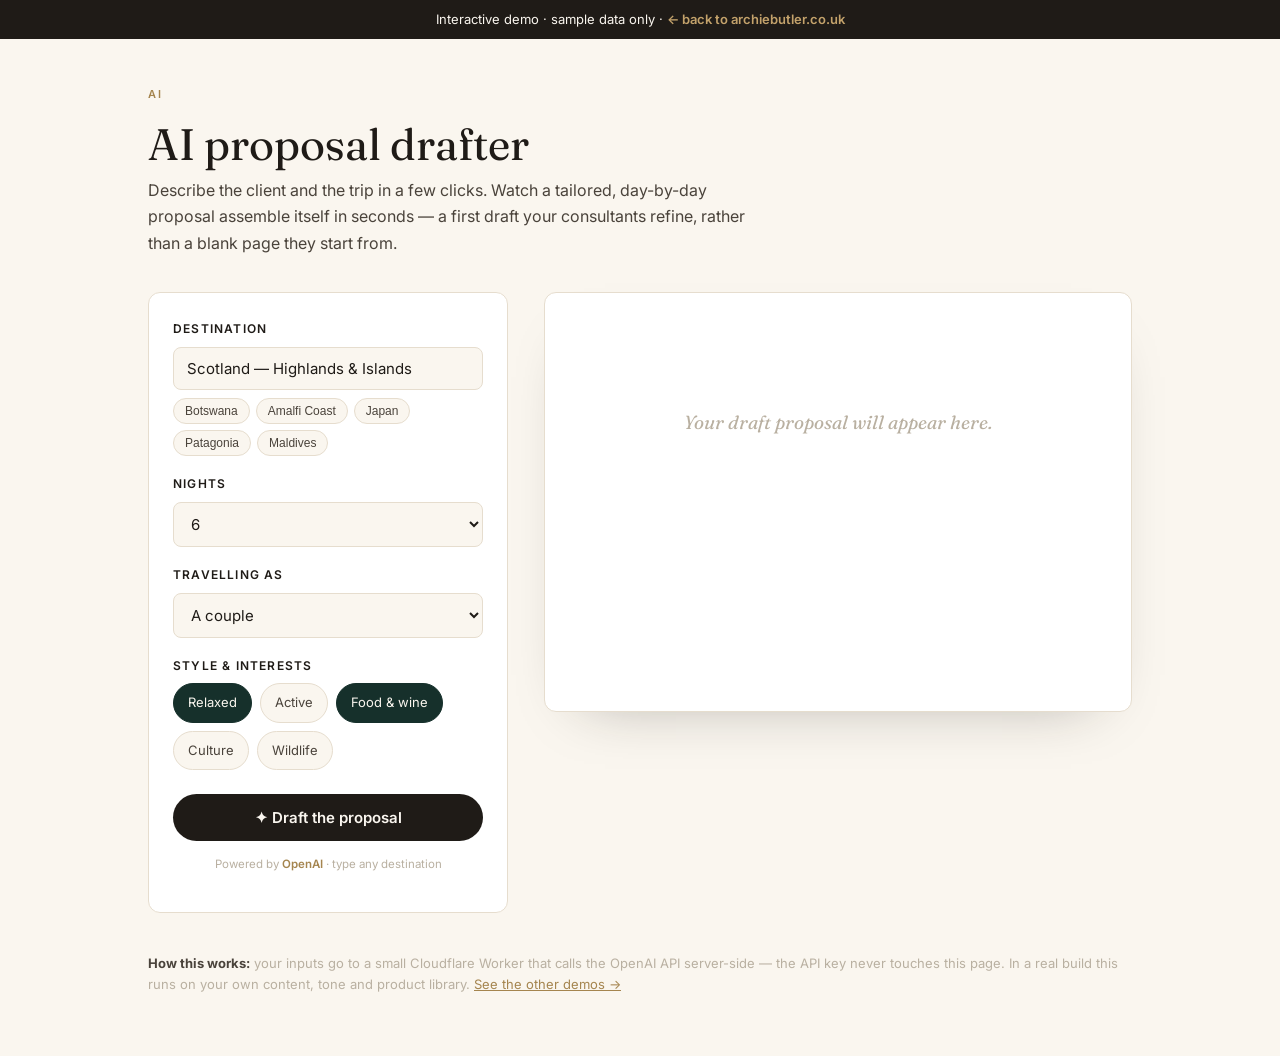
==== demos/ai-brief/index.html @ 2b982e2e "Initial commit: archiebutler.co.uk portfolio site Landing, itinerary viewer (editorial 4-theme + map" ====
<!doctype html>
<html lang="en-GB">
<head>
  <meta charset="utf-8" />
  <meta name="viewport" content="width=device-width, initial-scale=1" />
  <title>AI Proposal Drafter — Demo · Archie Butler</title>
  <meta name="description" content="Describe a client and a trip; watch a tailored day-by-day proposal assemble itself. An interactive demo on archiebutler.co.uk." />
  <link rel="preconnect" href="https://fonts.googleapis.com" />
  <link rel="preconnect" href="https://fonts.gstatic.com" crossorigin />
  <link href="https://fonts.googleapis.com/css2?family=Fraunces:ital,opsz,wght@0,9..144,400;0,9..144,500;1,9..144,400&family=Inter:wght@400;500;600&display=swap" rel="stylesheet" />
  <style>
    :root{
      --ink:#1f1b17;--ink-2:#4a433b;--gold:#c3a26b;--gold-d:#a5854f;--stone:#b9b0a1;
      --pine:#16302b;--cream:#faf6ef;--cream-2:#f2ece1;--line:#e6ddce;
      --serif:"Fraunces","Cormorant Garamond",Georgia,serif;--sans:"Inter",-apple-system,sans-serif;
    }
    *,*::before,*::after{box-sizing:border-box;}
    body{margin:0;font-family:var(--sans);color:var(--ink-2);background:var(--cream);font-size:16px;line-height:1.65;-webkit-font-smoothing:antialiased;}
    h1,h2,h3,h4{font-family:var(--serif);font-weight:400;color:var(--ink);margin:0;line-height:1.12;}
    .label{font-size:11px;font-weight:600;letter-spacing:.22em;text-transform:uppercase;color:var(--gold-d);}
    .ribbon{background:var(--ink);color:var(--cream);font-size:13px;text-align:center;padding:9px 16px;}
    .ribbon a{color:var(--gold);font-weight:600;text-decoration:none;}
    .ribbon a:hover{text-decoration:underline;}
    .ribbon b{color:#e7c877;}
    header.top{max-width:1080px;margin:0 auto;padding:40px clamp(20px,5vw,48px) 8px;}
    header.top h1{font-size:clamp(30px,5vw,44px);margin:14px 0 8px;}
    header.top p{max-width:62ch;margin:0;}

    .layout{max-width:1080px;margin:0 auto;padding:28px clamp(20px,5vw,48px) 40px;display:grid;grid-template-columns:360px 1fr;gap:36px;align-items:start;}
    @media(max-width:900px){.layout{grid-template-columns:1fr;}}

    .form{background:#fff;border:1px solid var(--line);border-radius:12px;padding:26px 24px;position:sticky;top:20px;}
    .field{margin-bottom:18px;}
    .field label{display:block;font-size:12px;font-weight:600;letter-spacing:.1em;text-transform:uppercase;color:var(--ink);margin-bottom:8px;}
    .field select,.field input{width:100%;font-family:var(--sans);font-size:15px;padding:11px 13px;border:1px solid var(--line);border-radius:8px;background:var(--cream);color:var(--ink);}
    .field input:focus,.field select:focus{outline:none;border-color:var(--gold);}
    .suggest{display:flex;flex-wrap:wrap;gap:6px;margin-top:8px;}
    .suggest button{font-size:12px;padding:5px 11px;border:1px solid var(--line);border-radius:30px;background:var(--cream);color:var(--ink-2);cursor:pointer;}
    .suggest button:hover{border-color:var(--gold);color:var(--gold-d);}
    .chips{display:flex;flex-wrap:wrap;gap:8px;}
    .chip{font-size:13px;padding:8px 14px;border:1px solid var(--line);border-radius:30px;background:var(--cream);cursor:pointer;user-select:none;transition:all .15s;}
    .chip.on{background:var(--pine);color:var(--cream);border-color:var(--pine);}
    .go{width:100%;margin-top:6px;border:0;background:var(--ink);color:var(--cream);font-family:var(--sans);font-weight:600;font-size:15px;padding:14px;border-radius:30px;cursor:pointer;transition:background .15s;}
    .go:hover{background:#3a332b;}
    .go:disabled{opacity:.5;cursor:default;}
    .mode{margin-top:14px;font-size:11.5px;color:var(--stone);text-align:center;}
    .mode b{color:var(--gold-d);font-weight:600;}

    .out{min-height:420px;background:#fff;border:1px solid var(--line);border-radius:12px;padding:34px clamp(22px,3vw,40px);box-shadow:0 24px 60px -40px rgba(31,27,23,.4);}
    .out .placeholder{color:var(--stone);font-family:var(--serif);font-style:italic;font-size:19px;text-align:center;padding:80px 20px;}
    .out .eyebrow{color:var(--gold-d);}
    .out h2{font-size:clamp(26px,3.4vw,36px);margin:10px 0 4px;}
    .out .sub{font-family:var(--serif);font-style:italic;font-size:18px;color:#6b5f52;margin-bottom:22px;}
    .out .intro{font-size:16px;margin-bottom:22px;padding-bottom:22px;border-bottom:1px solid var(--line);}
    .dayblock{display:grid;grid-template-columns:76px 1fr;gap:18px;padding:16px 0;border-bottom:1px solid var(--line);}
    .dayblock:last-of-type{border-bottom:0;}
    .dayblock .dn{font-family:var(--serif);font-size:15px;color:var(--gold-d);letter-spacing:.06em;padding-top:2px;text-transform:uppercase;}
    .dayblock h4{font-size:19px;margin-bottom:5px;}
    .dayblock p{margin:0;font-size:15px;}
    .cursor::after{content:"▍";color:var(--gold);animation:blink 1s steps(2) infinite;}
    @keyframes blink{50%{opacity:0;}}
    .err{color:#b4532f;font-size:14px;margin-top:14px;}
    .disc{max-width:1080px;margin:0 auto;padding:0 clamp(20px,5vw,48px) 60px;font-size:13px;color:var(--stone);}
    .disc a{color:var(--gold-d);}
    .disc b{color:var(--ink-2);}
  </style>
</head>
<body>
  <div class="ribbon">Interactive demo · sample data only · <a href="/">← back to archiebutler.co.uk</a></div>

  <header class="top">
    <span class="label">AI</span>
    <h1>AI proposal drafter</h1>
    <p>Describe the client and the trip in a few clicks. Watch a tailored, day-by-day proposal assemble itself in seconds — a first draft your consultants refine, rather than a blank page they start from.</p>
  </header>

  <div class="layout">
    <form class="form" id="form" onsubmit="return false">
      <div class="field">
        <label for="dest">Destination</label>
        <input id="dest" type="text" placeholder="e.g. Botswana, the Amalfi Coast…" value="Scotland — Highlands &amp; Islands" autocomplete="off" />
        <div class="suggest" id="suggest">
          <button type="button" data-d="Botswana safari &amp; the Okavango Delta">Botswana</button>
          <button type="button" data-d="The Amalfi Coast, Italy">Amalfi Coast</button>
          <button type="button" data-d="Kyoto &amp; the Japanese Alps">Japan</button>
          <button type="button" data-d="Patagonia, Chile &amp; Argentina">Patagonia</button>
          <button type="button" data-d="The Maldives">Maldives</button>
        </div>
      </div>
      <div class="field">
        <label for="nights">Nights</label>
        <select id="nights"><option>4</option><option selected>6</option><option>8</option><option>10</option></select>
      </div>
      <div class="field">
        <label for="party">Travelling as</label>
        <select id="party">
          <option value="a couple">A couple</option>
          <option value="a family">A family</option>
          <option value="a group of friends">A group of friends</option>
          <option value="a solo traveller">A solo traveller</option>
        </select>
      </div>
      <div class="field">
        <label>Style &amp; interests</label>
        <div class="chips" id="chips">
          <span class="chip on" data-k="relaxed">Relaxed</span>
          <span class="chip" data-k="active">Active</span>
          <span class="chip on" data-k="food">Food &amp; wine</span>
          <span class="chip" data-k="culture">Culture</span>
          <span class="chip" data-k="wildlife">Wildlife</span>
        </div>
      </div>
      <button class="go" id="go">✦ Draft the proposal</button>
      <p class="mode" id="mode"></p>
    </form>

    <div class="out" id="out">
      <div class="placeholder">Your draft proposal will appear here.</div>
    </div>
  </div>

  <p class="disc" id="disc"></p>

  <script>
    // ── Real-AI switch ────────────────────────────────────────────────
    // Leave empty for the built-in scripted demo. Paste your Cloudflare
    // Worker URL (see /ai-worker/README.md) to draft with Claude for real.
    const AI_ENDPOINT = "https://archie-ai-drafter.noteworthy-c13.workers.dev";
    // ──────────────────────────────────────────────────────────────────

    const usingAI = AI_ENDPOINT.trim().length > 0;
    document.getElementById('mode').innerHTML = usingAI
      ? 'Powered by <b>OpenAI</b> · type any destination'
      : 'Scripted demo · <b>connect OpenAI</b> to draft any destination';
    document.getElementById('disc').innerHTML = usingAI
      ? '<b>How this works:</b> your inputs go to a small Cloudflare Worker that calls the OpenAI API server-side — the API key never touches this page. In a real build this runs on your own content, tone and product library. <a href="/#demos">See the other demos →</a>'
      : '<b>How this demo works:</b> to stay self-contained it assembles the draft from curated building blocks, so there is no live model behind this page yet. It ships with a ready-to-deploy Cloudflare Worker that connects it to OpenAI (a cheap model under strict guidelines) — the API key stays server-side, never in this page. <a href="/#demos">See the other demos →</a>';

    // suggestion chips fill the destination box
    document.getElementById('suggest').addEventListener('click', e => {
      const b = e.target.closest('button'); if(!b) return;
      const dest = document.getElementById('dest');
      dest.value = b.dataset.d.replace(/&amp;/g,'&');
    });
    // style chips toggle
    document.getElementById('chips').addEventListener('click', e => {
      if(e.target.classList.contains('chip')) e.target.classList.toggle('on');
    });

    // ── Built-in scripted content (fallback / offline) ────────────────
    const BANKS = {
      scotland:{ title:'A Private Journey Through Scotland', sub:'Highlands, lochs and the western isles', keys:['scotland','highland','skye','edinburgh'] },
      kenya:{ title:'A Tailored East African Safari', sub:'From the plains to the Indian Ocean', keys:['kenya','safari','tanzania','africa','botswana','okavango'] },
      italy:{ title:'The Southern Italian Coast', sub:'Amalfi, hidden villages and long lunches', keys:['italy','amalfi','tuscany','rome','sicily'] },
      japan:{ title:'Japan — City to Mountain', sub:'Neon, temples and the art of detail', keys:['japan','kyoto','tokyo','alps'] },
      generic:{ title:'A Bespoke Private Journey', sub:'Designed around you', keys:[] },
    };
    const BLOCKS = {
      scotland:{ arrival:['Arrival & the glen','Met privately and driven into the hills, settling into a country house between mountain and sea.'], relaxed:['A slow day by the loch','A leisurely morning, a long lunch at a hidden inn, and afternoon tea back at the house.'], active:['Into the hills','Out with a private mountain guide across dramatic ridgelines, at a pace set by you.'], food:['Whisky & the table','A private tasting of west-coast malts followed by a tasting menu built around the day-boat catch.'], culture:['Castles & clan history','A private, before-opening visit to a storied island castle with a local historian.'], wildlife:['On the water','A private boat charter in search of white-tailed eagles, seals and otters.'], leisure:['At leisure on Skye','Time to wander island gardens and villages, or simply take in the view.'], farewell:['A farewell to remember','A final dinner at one of the island’s celebrated restaurants before the journey home.'] },
      kenya:{ arrival:['Arrival & the first camp','Flown by light aircraft to your first camp as the plains open out below.'], relaxed:['Camp & canopy','A gentle morning in camp, a bush breakfast, and an afternoon watching the waterhole.'], active:['Walking safari','A guided walk with an armed ranger, reading tracks and the smaller wonders of the bush.'], food:['Bush dining','Sundowners on the plains and a private dinner under a sky thick with stars.'], culture:['A visit to the community','Time with a local community and the conservancy your safari supports.'], wildlife:['The great game drive','Dawn and dusk drives in search of the big cats, elephant and, in season, the migration.'], leisure:['To the coast','A flight to the ocean and a beach house of quiet luxury.'], farewell:['Ocean & farewell','A dhow at golden hour and a final seafood feast by the water.'] },
      italy:{ arrival:['Arrival on the coast','A private transfer along the cliff road to a villa above the sea.'], relaxed:['La dolce far niente','A slow day between the pool terrace and a hidden cove reached by private boat.'], active:['The path of the gods','A guided coastal walk high above the villages, ending with lunch in a lemon grove.'], food:['Cucina & cantina','A market visit and a private cookery lesson, then a cellar dinner with a local winemaker.'], culture:['Ancient afternoons','A private, expert-led visit to ruins and frescoes before the day-trippers arrive.'], wildlife:['Along the coast by sea','A private boat along the coast to sea caves and quiet anchorages.'], leisure:['A day at leisure','Time to explore the town, or simply linger over a long lunch.'], farewell:['A last Italian table','A farewell dinner of many small courses as the lights come up along the coast.'] },
      japan:{ arrival:['Arrival in the city','Met at the airport and driven in, with an evening walk through glowing backstreets.'], relaxed:['A gentler pace','A morning tea ceremony and an afternoon in a quiet garden away from the rush.'], active:['Cycling & backstreets','A guided cycle through neighbourhoods most visitors never find.'], food:['An evening of counters','A guided journey through tiny counter restaurants, ending at an intimate sushi bar.'], culture:['Temples & tradition','A private, early-morning visit to the old temples with a cultural guide.'], wildlife:['Mountains & macaques','A day trip to the hills to see wild macaques and mountain shrines.'], leisure:['At your pace','A free day to wander the old lanes, or take a private craft workshop.'], farewell:['A kaiseki farewell','A final multi-course kaiseki dinner, the seasons expressed on the plate.'] },
      generic:{ arrival:['Arrival & settling in','Met privately on arrival and taken to your first retreat to settle in at leisure.'], relaxed:['A day at your own pace','An unhurried day to enjoy where you are, with nothing to be anywhere for.'], active:['An active morning','A guided outing into the landscape, tailored to your energy and interests.'], food:['A table to remember','A private tasting and a dinner built around the very best of the region.'], culture:['Culture & context','A privately guided visit to the place’s most storied sights, before the crowds.'], wildlife:['Into nature','Time in the wild with an expert guide, seeking out what the region is known for.'], leisure:['At leisure','A free day to explore independently, or simply do nothing at all.'], farewell:['A fitting farewell','A final evening to raise a glass to the journey before heading home.'] },
    };

    function pickBank(dest){
      const d = dest.toLowerCase();
      for(const [k,v] of Object.entries(BANKS)){
        if(v.keys.some(key => d.includes(key))) return k;
      }
      return 'generic';
    }
    function localProposal(dest, nights, party, styles){
      const k = pickBank(dest);
      const bank = BLOCKS[k], meta = BANKS[k];
      const seq = ['arrival'];
      const mids = styles.length ? styles.slice() : ['relaxed'];
      let i = 0;
      while(seq.length < nights - 1){ seq.push(mids[i % mids.length]); i++; }
      if(nights >= 6 && !seq.includes('leisure')) seq[seq.length-1] = 'leisure';
      seq.push('farewell');
      const styleWords = styles.length
        ? styles.map(s=>({relaxed:'unhurried',active:'active',food:'food-led',culture:'culture-rich',wildlife:'wildlife-focused'})[s]).join(', ')
        : 'unhurried';
      return {
        title: k === 'generic' ? `${dest} — A Private Journey` : meta.title,
        subtitle: meta.sub,
        intro: `A ${nights}-night journey designed for ${party}, with an ${styleWords} rhythm. Here is a first outline to shape together.`,
        days: seq.slice(0, nights).map(key => ({ title: bank[key][0], body: bank[key][1] })),
      };
    }

    async function aiProposal(payload){
      const res = await fetch(AI_ENDPOINT, {
        method:'POST', headers:{'Content-Type':'application/json'}, body: JSON.stringify(payload),
      });
      if(!res.ok){ const e = await res.json().catch(()=>({})); throw new Error(e.error || ('Error '+res.status)); }
      return res.json();
    }

    // ── Rendering (shared by both paths) ──────────────────────────────
    async function typeInto(el, text, speed){
      el.classList.add('cursor');
      for(let i=0;i<text.length;i++){ el.textContent = text.slice(0,i+1); await new Promise(r=>setTimeout(r, speed)); }
      el.classList.remove('cursor');
    }
    async function render(p){
      const out = document.getElementById('out');
      out.innerHTML = `<p class="label eyebrow">Draft proposal</p><h2 id="t"></h2><p class="sub" id="s"></p><p class="intro" id="intro"></p><div id="days"></div>`;
      await typeInto(document.getElementById('t'), p.title, 14);
      await typeInto(document.getElementById('s'), p.subtitle, 8);
      if (p.intro && p.intro.trim()) await typeInto(document.getElementById('intro'), p.intro, 5);
      else document.getElementById('intro').style.display = 'none';
      const daysEl = document.getElementById('days');
      for(let n=0;n<p.days.length;n++){
        const block = document.createElement('div'); block.className = 'dayblock';
        block.innerHTML = `<div class="dn">Day ${n+1}</div><div><h4></h4><p></p></div>`;
        daysEl.appendChild(block);
        block.scrollIntoView({block:'nearest'});
        await typeInto(block.querySelector('h4'), p.days[n].title, 12);
        await typeInto(block.querySelector('p'), p.days[n].body, 4);
      }
    }

    const go = document.getElementById('go');
    go.addEventListener('click', async () => {
      const destination = document.getElementById('dest').value.trim();
      if(!destination){ document.getElementById('dest').focus(); return; }
      const nights = parseInt(document.getElementById('nights').value,10);
      const party = document.getElementById('party').value;
      const styles = [...document.querySelectorAll('.chip.on')].map(c=>c.dataset.k);

      go.disabled = true; go.textContent = usingAI ? 'Drafting with AI…' : 'Drafting…';
      try{
        let proposal;
        if(usingAI){
          try { proposal = await aiProposal({ destination, nights, party, styles }); }
          catch(err){ proposal = localProposal(destination, nights, party, styles); proposal._note = String(err.message||err); }
        } else {
          proposal = localProposal(destination, nights, party, styles);
        }
        await render(proposal);
        if(proposal._note){
          const e = document.createElement('p'); e.className='err';
          e.textContent = 'Live AI unavailable ('+proposal._note+') — showing the built-in draft instead.';
          document.getElementById('out').appendChild(e);
        }
      } finally {
        go.disabled = false; go.textContent = '✦ Draft it again';
      }
    });
  </script>
</body>
</html>
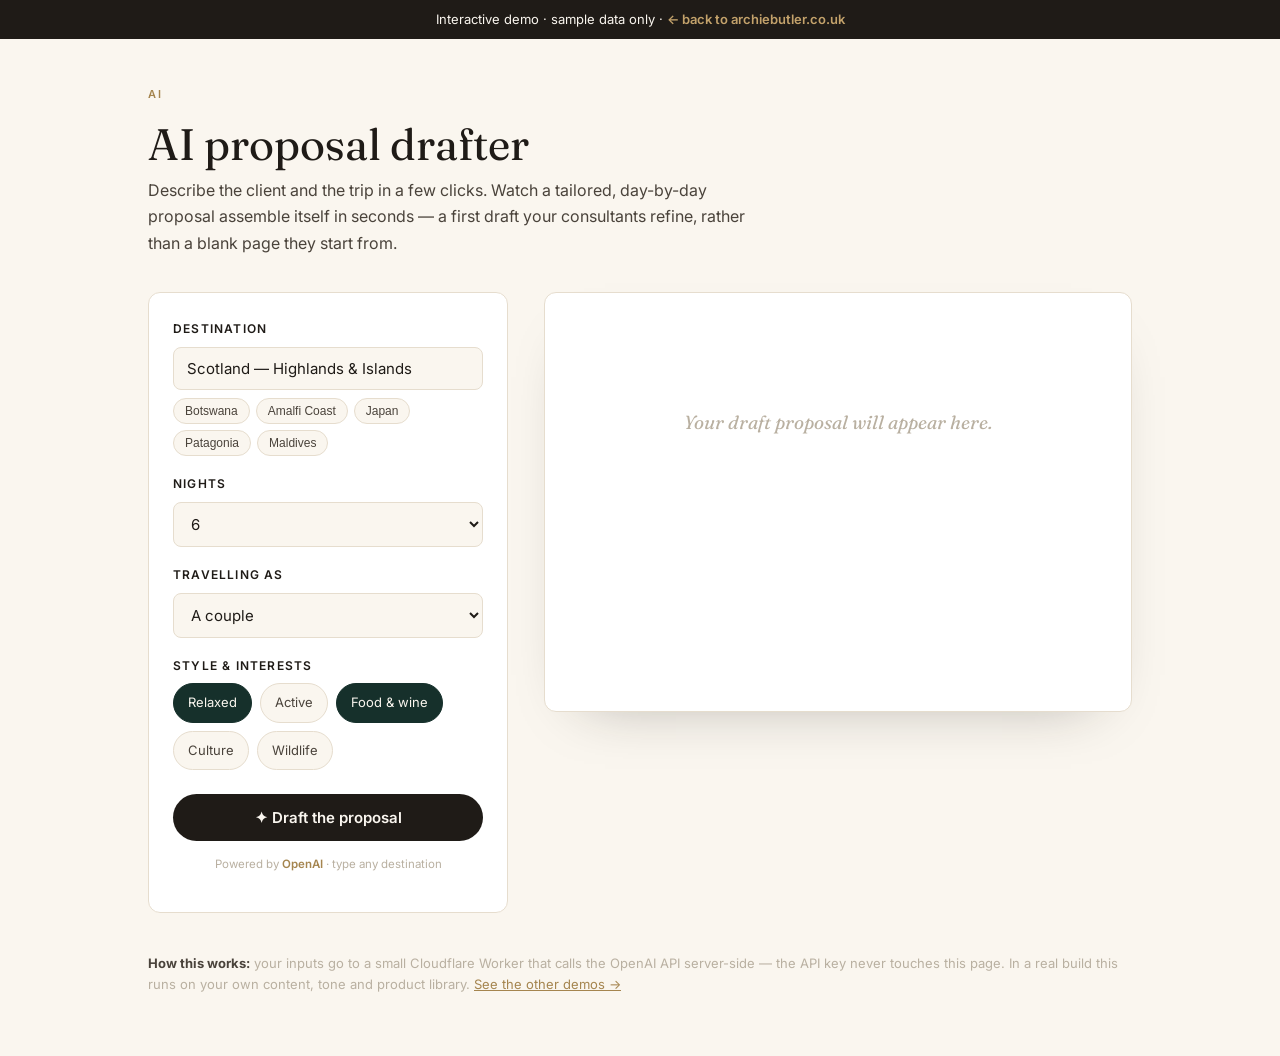
==== commit 9fe9a294: "Upgrade AI drafter: mobile fix + richer UX - Fix mobile bug: form no longer sticky on <=900px, so th" ====
--- a/demos/ai-brief/index.html
+++ b/demos/ai-brief/index.html
@@ -3,6 +3,7 @@
 <head>
   <meta charset="utf-8" />
   <meta name="viewport" content="width=device-width, initial-scale=1" />
+  <link rel="icon" href="/assets/favicon.svg" type="image/svg+xml" />
   <title>AI Proposal Drafter — Demo · Archie Butler</title>
   <meta name="description" content="Describe a client and a trip; watch a tailored day-by-day proposal assemble itself. An interactive demo on archiebutler.co.uk." />
   <link rel="preconnect" href="https://fonts.googleapis.com" />
@@ -27,7 +28,7 @@
     header.top p{max-width:62ch;margin:0;}
 
     .layout{max-width:1080px;margin:0 auto;padding:28px clamp(20px,5vw,48px) 40px;display:grid;grid-template-columns:360px 1fr;gap:36px;align-items:start;}
-    @media(max-width:900px){.layout{grid-template-columns:1fr;}}
+    @media(max-width:900px){.layout{grid-template-columns:1fr;} .form{position:static;}}
 
     .form{background:#fff;border:1px solid var(--line);border-radius:12px;padding:26px 24px;position:sticky;top:20px;}
     .field{margin-bottom:18px;}
@@ -63,6 +64,28 @@
     .disc{max-width:1080px;margin:0 auto;padding:0 clamp(20px,5vw,48px) 60px;font-size:13px;color:var(--stone);}
     .disc a{color:var(--gold-d);}
     .disc b{color:var(--ink-2);}
+    /* at-a-glance + actions + refine + loading */
+    .out-head{display:flex;justify-content:space-between;align-items:flex-start;gap:12px;flex-wrap:wrap;}
+    .out-actions{display:flex;gap:8px;flex-shrink:0;}
+    .out-actions button{font-family:var(--sans);font-size:12.5px;font-weight:600;color:var(--ink);background:var(--cream);border:1px solid var(--line);border-radius:30px;padding:7px 13px;cursor:pointer;}
+    .out-actions button:hover{border-color:var(--gold);color:var(--gold-d);}
+    .glance{display:flex;flex-wrap:wrap;gap:8px;margin:2px 0 22px;}
+    .glance span{font-size:12px;color:var(--gold-d);background:var(--cream);border:1px solid var(--line);border-radius:30px;padding:5px 12px;}
+    .refine{margin-top:26px;padding-top:20px;border-top:1px dashed var(--line);}
+    .refine .rl{font-size:12px;font-weight:600;letter-spacing:.1em;text-transform:uppercase;color:var(--stone);margin-bottom:10px;}
+    .refine .rbtns{display:flex;flex-wrap:wrap;gap:8px;}
+    .refine button{font-family:var(--sans);font-size:13px;color:var(--pine);background:#eef4f2;border:1px solid #dce9e6;border-radius:30px;padding:8px 14px;cursor:pointer;}
+    .refine button:hover{background:var(--pine);color:#fff;border-color:var(--pine);}
+    .refine button:disabled{opacity:.5;cursor:default;}
+    .skeleton .sk{height:14px;border-radius:6px;background:linear-gradient(90deg,#efe9df 25%,#f7f3ec 37%,#efe9df 63%);background-size:400% 100%;animation:sh 1.3s ease infinite;margin:0 0 14px;}
+    @keyframes sh{0%{background-position:100% 0}100%{background-position:0 0}}
+    /* on mobile the form must NOT stick, or it covers the output as you scroll */
+    @media(max-width:900px){ .form{position:static;top:auto;} }
+    @media print{
+      .ribbon,header.top,.form,.disc,.out-actions,.refine{display:none !important;}
+      body{background:#fff;} .layout{display:block;padding:0;max-width:none;}
+      .out{box-shadow:none;border:0;min-height:0;padding:0;}
+    }
   </style>
 </head>
 <body>
@@ -204,12 +227,46 @@
       for(let i=0;i<text.length;i++){ el.textContent = text.slice(0,i+1); await new Promise(r=>setTimeout(r, speed)); }
       el.classList.remove('cursor');
     }
-    async function render(p){
+    const STYLE_LABELS = {relaxed:'Relaxed',active:'Active',food:'Food & wine',culture:'Culture',wildlife:'Wildlife'};
+    const esc = s => String(s).replace(/[&<>]/g, c => ({'&':'&amp;','<':'&lt;','>':'&gt;'}[c]));
+
+    function glanceHTML(inp){
+      const chips = [inp.destination, inp.nights + ' nights', inp.party]
+        .concat((inp.styles||[]).map(s => STYLE_LABELS[s] || s));
+      return chips.map(c => `<span>${esc(c)}</span>`).join('');
+    }
+    function proposalText(p){
+      let t = p.title + '\n' + p.subtitle + '\n\n';
+      if(p.intro && p.intro.trim()) t += p.intro + '\n\n';
+      p.days.forEach((d,i) => t += `Day ${i+1} — ${d.title}\n${d.body}\n\n`);
+      return t.trim();
+    }
+    function copyText(t){
+      if(navigator.clipboard && window.isSecureContext){ navigator.clipboard.writeText(t); return; }
+      const ta = document.createElement('textarea'); ta.value = t;
+      ta.style.position='fixed'; ta.style.opacity='0'; document.body.appendChild(ta);
+      ta.select(); try{ document.execCommand('copy'); }catch(e){} document.body.removeChild(ta);
+    }
+    function skeleton(){
+      document.getElementById('out').innerHTML =
+        '<p class="label eyebrow">Drafting…</p><div class="skeleton" style="margin-top:14px">'
+        + '<div class="sk" style="width:70%;height:26px"></div><div class="sk" style="width:45%"></div>'
+        + '<div class="sk" style="width:100%;margin-top:24px"></div><div class="sk" style="width:92%"></div>'
+        + '<div class="sk" style="width:96%"></div><div class="sk" style="width:60%"></div></div>';
+    }
+
+    async function render(p, inp){
       const out = document.getElementById('out');
-      out.innerHTML = `<p class="label eyebrow">Draft proposal</p><h2 id="t"></h2><p class="sub" id="s"></p><p class="intro" id="intro"></p><div id="days"></div>`;
+      out.innerHTML =
+        '<div class="out-head"><p class="label eyebrow">Draft proposal</p>'
+        + '<div class="out-actions"><button id="copyBtn" type="button">Copy</button>'
+        + '<button id="printBtn" type="button">Print / PDF</button></div></div>'
+        + '<h2 id="t"></h2><p class="sub" id="s"></p>'
+        + `<div class="glance">${glanceHTML(inp)}</div>`
+        + '<p class="intro" id="intro"></p><div id="days"></div>';
       await typeInto(document.getElementById('t'), p.title, 14);
       await typeInto(document.getElementById('s'), p.subtitle, 8);
-      if (p.intro && p.intro.trim()) await typeInto(document.getElementById('intro'), p.intro, 5);
+      if(p.intro && p.intro.trim()) await typeInto(document.getElementById('intro'), p.intro, 5);
       else document.getElementById('intro').style.display = 'none';
       const daysEl = document.getElementById('days');
       for(let n=0;n<p.days.length;n++){
@@ -220,35 +277,58 @@
         await typeInto(block.querySelector('h4'), p.days[n].title, 12);
         await typeInto(block.querySelector('p'), p.days[n].body, 4);
       }
+      // refine controls
+      const refine = document.createElement('div'); refine.className = 'refine';
+      refine.innerHTML = '<div class="rl">Refine ✦</div><div class="rbtns">'
+        + '<button data-r="Add more detail and specific experiences to each day">More detail</button>'
+        + '<button data-r="Make each day more concise — one crisp sentence">More concise</button>'
+        + '<button data-r="Make it more adventurous and active">More adventurous</button>'
+        + '<button data-r="Make it slower and more relaxing">More relaxed</button></div>';
+      out.appendChild(refine);
+      document.getElementById('copyBtn').onclick = () => {
+        copyText(proposalText(p));
+        const b = document.getElementById('copyBtn'); b.textContent = 'Copied ✓';
+        setTimeout(() => b.textContent = 'Copy', 1600);
+      };
+      document.getElementById('printBtn').onclick = () => window.print();
+      refine.querySelectorAll('button').forEach(b => b.onclick = () => generate(b.dataset.r));
     }
 
     const go = document.getElementById('go');
-    go.addEventListener('click', async () => {
+
+    async function generate(refine){
       const destination = document.getElementById('dest').value.trim();
       if(!destination){ document.getElementById('dest').focus(); return; }
-      const nights = parseInt(document.getElementById('nights').value,10);
-      const party = document.getElementById('party').value;
-      const styles = [...document.querySelectorAll('.chip.on')].map(c=>c.dataset.k);
-
-      go.disabled = true; go.textContent = usingAI ? 'Drafting with AI…' : 'Drafting…';
+      const inputs = {
+        destination,
+        nights: parseInt(document.getElementById('nights').value,10),
+        party: document.getElementById('party').value,
+        styles: [...document.querySelectorAll('.chip.on')].map(c => c.dataset.k),
+      };
+      document.querySelectorAll('.refine button').forEach(b => b.disabled = true);
+      go.disabled = true;
+      go.textContent = usingAI ? (refine ? 'Refining…' : 'Drafting with AI…') : (refine ? 'Refining…' : 'Drafting…');
+      skeleton();
       try{
         let proposal;
         if(usingAI){
-          try { proposal = await aiProposal({ destination, nights, party, styles }); }
-          catch(err){ proposal = localProposal(destination, nights, party, styles); proposal._note = String(err.message||err); }
+          try { proposal = await aiProposal({ ...inputs, refine: refine || '' }); }
+          catch(err){ proposal = localProposal(inputs.destination, inputs.nights, inputs.party, inputs.styles); proposal._note = String(err.message||err); }
         } else {
-          proposal = localProposal(destination, nights, party, styles);
+          proposal = localProposal(inputs.destination, inputs.nights, inputs.party, inputs.styles);
         }
-        await render(proposal);
+        await render(proposal, inputs);
         if(proposal._note){
-          const e = document.createElement('p'); e.className='err';
-          e.textContent = 'Live AI unavailable ('+proposal._note+') — showing the built-in draft instead.';
+          const e = document.createElement('p'); e.className = 'err';
+          e.textContent = 'Live AI unavailable (' + proposal._note + ') — showing the built-in draft instead.';
           document.getElementById('out').appendChild(e);
         }
       } finally {
         go.disabled = false; go.textContent = '✦ Draft it again';
       }
-    });
+    }
+
+    go.addEventListener('click', () => generate());
   </script>
 </body>
 </html>
